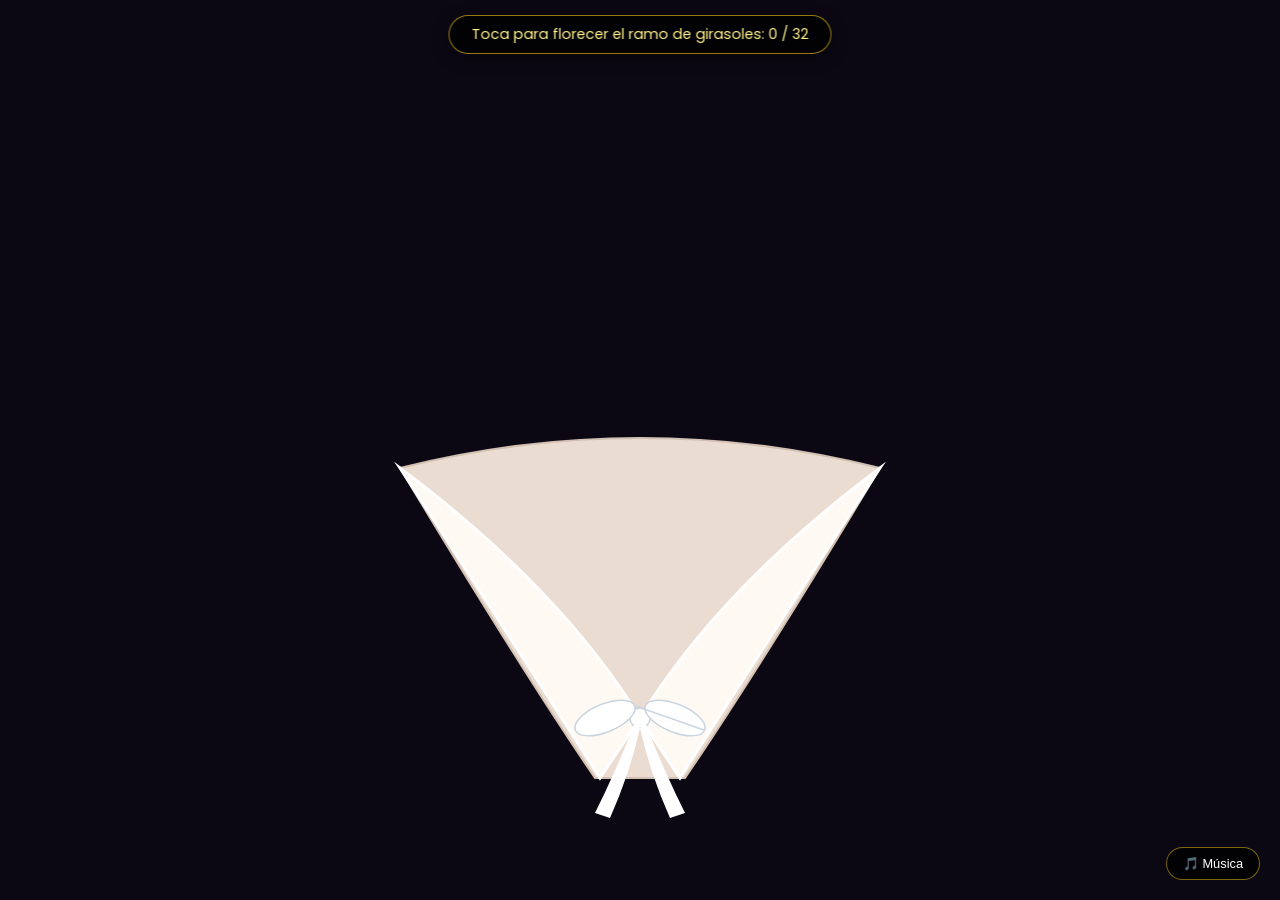
==== index.html @ a875d74c "add flowers" ====
<!DOCTYPE html>
<html lang="es">
<head>
  <meta charset="UTF-8">
  <meta name="viewport" content="width=device-width, initial-scale=1.0">
  <title>Ramo de Girasoles - 21 de Septiembre</title>
  <link rel="preconnect" href="https://fonts.googleapis.com">
  <link rel="preconnect" href="https://fonts.gstatic.com" crossorigin>
  <link href="https://fonts.googleapis.com/css2?family=Caveat:wght@600&family=Poppins:wght@400;600&display=swap" rel="stylesheet">
  <style>
    * {
      box-sizing: border-box;
      margin: 0;
      padding: 0;
    }
    body, html {
      width: 100%;
      height: 100%;
      overflow: hidden;
      background-color: #0b0813;
      color: #ffffff;
      font-family: 'Poppins', sans-serif;
      user-select: none;
    }

    #sunset-background {
      position: absolute;
      top: 0;
      left: 0;
      width: 100%;
      height: 100%;
      background: radial-gradient(circle at 50% 35%, #fb923c 0%, #ea580c 40%, #7c3aed 80%, #1e1035 100%);
      z-index: 1;
      opacity: 0;
      transition: opacity 2.5s ease-in-out;
    }

    .sunset-visible {
      opacity: 1 !important;
    }

    canvas {
      position: absolute;
      top: 0;
      left: 0;
      width: 100%;
      height: 100%;
      z-index: 10;
      cursor: pointer;
    }

    #counter-ui {
      position: absolute;
      top: 15px;
      left: 50%;
      transform: translateX(-50%);
      background: rgba(0, 0, 0, 0.75);
      border: 1px solid rgba(250, 204, 21, 0.6);
      color: #fef08a;
      padding: 8px 22px;
      border-radius: 20px;
      backdrop-filter: blur(8px);
      z-index: 25;
      font-size: 0.9rem;
      transition: opacity 0.5s;
      text-align: center;
      box-shadow: 0 4px 15px rgba(0,0,0,0.5);
    }

    .ui-hidden {
      opacity: 0;
      pointer-events: none;
    }

    #poem-card {
      position: absolute;
      top: 15px;
      left: 50%;
      transform: translateX(-50%) scale(0.9);
      width: 90%;
      max-width: 420px;
      background: rgba(15, 10, 25, 0.88);
      border: 1px solid rgba(250, 204, 21, 0.5);
      color: #fef08a;
      padding: 14px 18px;
      border-radius: 18px;
      backdrop-filter: blur(12px);
      z-index: 35;
      text-align: center;
      box-shadow: 0 10px 30px rgba(0,0,0,0.8);
      opacity: 0;
      transition: all 1.5s ease;
      pointer-events: none;
    }

    .poem-visible {
      opacity: 1 !important;
      transform: translateX(-50%) scale(1) !important;
      pointer-events: auto !important;
    }

    #poem-card h2 {
      font-family: 'Caveat', cursive;
      font-size: 1.8rem;
      color: #facc15;
      margin-bottom: 4px;
    }

    .verse {
      font-size: 0.8rem;
      line-height: 1.35;
      margin-bottom: 5px;
      color: #f1f5f9;
    }

    .accent {
      color: #fef08a;
      font-weight: 600;
      margin-bottom: 0;
    }

    .audio-control {
      position: absolute;
      bottom: 20px;
      right: 20px;
      background: rgba(0, 0, 0, 0.75);
      border: 1px solid rgba(250, 204, 21, 0.5);
      color: #fff;
      padding: 8px 16px;
      border-radius: 20px;
      font-size: 0.8rem;
      cursor: pointer;
      z-index: 40;
      backdrop-filter: blur(5px);
      transition: all 0.3s;
    }
  </style>
</head>
<body>

  <div id="sunset-background"></div>

  <!-- 👇 AQUÍ PONES TU CANCIÓN: Reemplaza tu_cancion.mp3 por el nombre de tu archivo -->
  <audio id="bgMusic" loop src="tu_cancion.mp3"></audio>

  <div id="counter-ui">
    Toca para florecer el ramo de girasoles: <span id="flower-count">0</span> / 32
  </div>

  <div id="poem-card">
    <h2>21 de Septiembre</h2>
    <p class="verse">Sembré en silencio la primera semilla,<br>con la ilusión viva de volverte a ver,<br>y de la tierra brotó una maravilla:<br>un mar dorado al amanecer.</p>
    <p class="verse">Girasoles que buscan siempre tu luz,<br>flores amarillas bailando al viento,<br>cubren el campo de norte a cruz<br>para abrazarte en este momento.</p>
    <p class="verse accent">Que el cielo se tiña de un cálido atardecer,<br>mientras este ramo florece para ti,<br>porque en cada pétalo que ves nacer,<br>resplandece la dicha de tenerte aquí.</p>
  </div>

  <button class="audio-control" id="audioBtn">🎵 Música</button>

  <canvas id="canvas"></canvas>

  <script>
    const canvas = document.getElementById('canvas');
    const ctx = canvas.getContext('2d');
    const counterUI = document.getElementById('counter-ui');
    const countSpan = document.getElementById('flower-count');
    const sunsetBG = document.getElementById('sunset-background');
    const poemCard = document.getElementById('poem-card');
    const audioBtn = document.getElementById('audioBtn');
    const bgMusic = document.getElementById('bgMusic');

    let width, height;
    let flowerCount = 0;
    const maxFlowers = 32;
    const flowers = [];
    let isPlaying = false;

    // Control manual de reproducción / pausa con el botón
    audioBtn.addEventListener('click', (e) => {
      e.stopPropagation();
      if (isPlaying) {
        bgMusic.pause();
        audioBtn.textContent = '🎵 Reproducir Música';
      } else {
        bgMusic.play();
        audioBtn.textContent = '⏸️ Pausar Música';
      }
      isPlaying = !isPlaying;
    });

    function resize() {
      width = canvas.width = window.innerWidth;
      height = canvas.height = window.innerHeight;
    }
    window.addEventListener('resize', resize);
    resize();

    class Sunflower {
      constructor(targetX, targetY) {
        this.targetX = targetX;
        this.targetY = targetY;
        this.startX = width / 2 + (Math.random() - 0.5) * 15;
        this.startY = height * 0.72;
        this.progress = 0;
        this.growthSpeed = 0.04;
        this.curveFactor = (targetX - width / 2) * 0.3;
        this.size = 38 + Math.random() * 8;
      }

      update() {
        if (this.progress < 1) {
          this.progress += this.growthSpeed;
          if (this.progress > 1) this.progress = 1;
        }
      }

      draw() {
        this.update();
        const currentX = this.startX + (this.targetX - this.startX) * this.progress;
        const currentY = this.startY - (this.startY - this.targetY) * this.progress;

        // Tallo
        ctx.beginPath();
        ctx.moveTo(this.startX, this.startY);
        const controlX = (this.startX + this.targetX) / 2 + Math.sin(this.progress * Math.PI) * (this.curveFactor * 0.5);
        const controlY = (this.startY + this.targetY) / 2 + 15;
        ctx.quadraticCurveTo(controlX, controlY, currentX, currentY);
        ctx.strokeStyle = '#2d5a1e';
        ctx.lineWidth = 4;
        ctx.stroke();

        // Flor
        const scale = this.progress;
        ctx.save();
        ctx.translate(currentX, currentY);
        ctx.scale(scale, scale);

        this.drawEucalyptus();

        const numPetals = 24;
        for (let layer = 0; layer < 2; layer++) {
          ctx.fillStyle = layer === 0 ? '#f59e0b' : '#facc15';
          for (let i = 0; i < numPetals; i++) {
            ctx.save();
            const angle = (i * 2 * Math.PI) / numPetals + (layer * Math.PI / numPetals);
            ctx.rotate(angle);
            
            ctx.beginPath();
            ctx.moveTo(0, 0);
            ctx.quadraticCurveTo(-this.size * 0.25, -this.size * 0.65, 0, -this.size);
            ctx.quadraticCurveTo(this.size * 0.25, -this.size * 0.65, 0, 0);
            ctx.fill();
            ctx.restore();
          }
        }

        ctx.beginPath();
        ctx.arc(0, 0, this.size * 0.38, 0, Math.PI * 2);
        ctx.fillStyle = '#291409';
        ctx.fill();

        ctx.beginPath();
        ctx.arc(0, 0, this.size * 0.30, 0, Math.PI * 2);
        ctx.fillStyle = '#180a04';
        ctx.fill();

        ctx.restore();
      }

      drawEucalyptus() {
        ctx.fillStyle = '#4d7c6f';
        for (let i = 0; i < 3; i++) {
          ctx.save();
          ctx.rotate((i * Math.PI * 2) / 3 + 0.4);
          ctx.beginPath();
          ctx.ellipse(0, -this.size * 0.95, 7, 13, 0, 0, Math.PI * 2);
          ctx.fill();
          ctx.restore();
        }
      }
    }

    function drawBouquet() {
      const cx = width / 2;
      const cy = height * 0.62;

      ctx.save();

      // 1. Papel Trasero
      ctx.fillStyle = '#ebdcd1';
      ctx.strokeStyle = '#d2c0b2';
      ctx.lineWidth = 2;

      ctx.beginPath();
      ctx.moveTo(cx - 240, cy - 90);
      ctx.quadraticCurveTo(cx, cy - 150, cx + 240, cy - 90);
      ctx.quadraticCurveTo(cx + 120, cy + 110, cx + 45, cy + 220);
      ctx.lineTo(cx - 45, cy + 220);
      ctx.quadraticCurveTo(cx - 120, cy + 110, cx - 240, cy - 90);
      ctx.closePath();
      ctx.fill();
      ctx.stroke();

      // 2. Flores
      flowers.forEach(f => f.draw());

      // 3. Papel Frontal
      ctx.fillStyle = 'rgba(255, 250, 245, 0.96)';
      ctx.strokeStyle = '#ffffff';
      ctx.lineWidth = 3;

      ctx.beginPath();
      ctx.moveTo(cx - 240, cy - 90);
      ctx.quadraticCurveTo(cx - 80, cy + 30, cx, cy + 160);
      ctx.lineTo(cx - 40, cy + 220);
      ctx.quadraticCurveTo(cx - 110, cy + 110, cx - 240, cy - 90);
      ctx.closePath();
      ctx.fill();
      ctx.stroke();

      ctx.beginPath();
      ctx.moveTo(cx + 240, cy - 90);
      ctx.quadraticCurveTo(cx + 80, cy + 30, cx, cy + 160);
      ctx.lineTo(cx + 40, cy + 220);
      ctx.quadraticCurveTo(cx + 110, cy + 110, cx + 240, cy - 90);
      ctx.closePath();
      ctx.fill();
      ctx.stroke();

      // 4. Lazo
      ctx.fillStyle = '#ffffff';
      ctx.strokeStyle = '#cbd5e1';
      ctx.lineWidth = 1.5;

      ctx.beginPath();
      ctx.arc(cx, cy + 160, 10, 0, Math.PI * 2);
      ctx.fill();
      ctx.stroke();

      ctx.beginPath();
      ctx.ellipse(cx - 35, cy + 160, 32, 14, -Math.PI / 8, 0, Math.PI * 2);
      ctx.ellipse(cx + 35, cy + 160, 32, 14, Math.PI / 8, 0, Math.PI * 2);
      ctx.fill();
      ctx.stroke();

      ctx.beginPath();
      ctx.moveTo(cx - 5, cy + 165);
      ctx.quadraticCurveTo(cx - 25, cy + 215, cx - 45, cy + 255);
      ctx.lineTo(cx - 30, cy + 260);
      ctx.quadraticCurveTo(cx - 10, cy + 215, cx, cy + 170);
      ctx.fill();

      ctx.beginPath();
      ctx.moveTo(cx + 5, cy + 165);
      ctx.quadraticCurveTo(cx + 25, cy + 215, cx + 45, cy + 255);
      ctx.lineTo(cx + 30, cy + 260);
      ctx.quadraticCurveTo(cx + 10, cy + 215, cx, cy + 170);
      ctx.fill();

      ctx.restore();
    }

    window.addEventListener('click', (e) => {
      if (e.target.closest('#audioBtn') || flowerCount >= maxFlowers) return;

      // Iniciar reproducción en el primer clic
      if (!isPlaying) {
        bgMusic.play().then(() => {
          isPlaying = true;
          audioBtn.textContent = '⏸️ Pausar Música';
        }).catch(() => {});
      }

      const cx = width / 2;
      const cy = height * 0.52;
      const rx = Math.min(width * 0.28, 160);
      const ry = Math.min(height * 0.12, 85);

      const angle = (flowerCount / maxFlowers) * Math.PI * 2 + (Math.random() * 0.4 - 0.2);
      const dist = 0.15 + 0.85 * Math.sqrt(Math.random());
      const targetX = cx + Math.cos(angle) * (rx * dist);
      const targetY = cy + Math.sin(angle) * (ry * dist);

      flowers.push(new Sunflower(targetX, targetY));
      flowerCount++;
      countSpan.textContent = flowerCount;

      flowers.sort((a, b) => a.targetY - b.targetY);

      if (flowerCount >= maxFlowers) {
        counterUI.classList.add('ui-hidden');

        setTimeout(() => {
          sunsetBG.classList.add('sunset-visible');
          setTimeout(() => {
            poemCard.classList.add('poem-visible');
          }, 1000);
        }, 400);
      }
    });

    function animate() {
      ctx.clearRect(0, 0, width, height);
      drawBouquet();
      requestAnimationFrame(animate);
    }

    animate();
  </script>
</body>
</html>
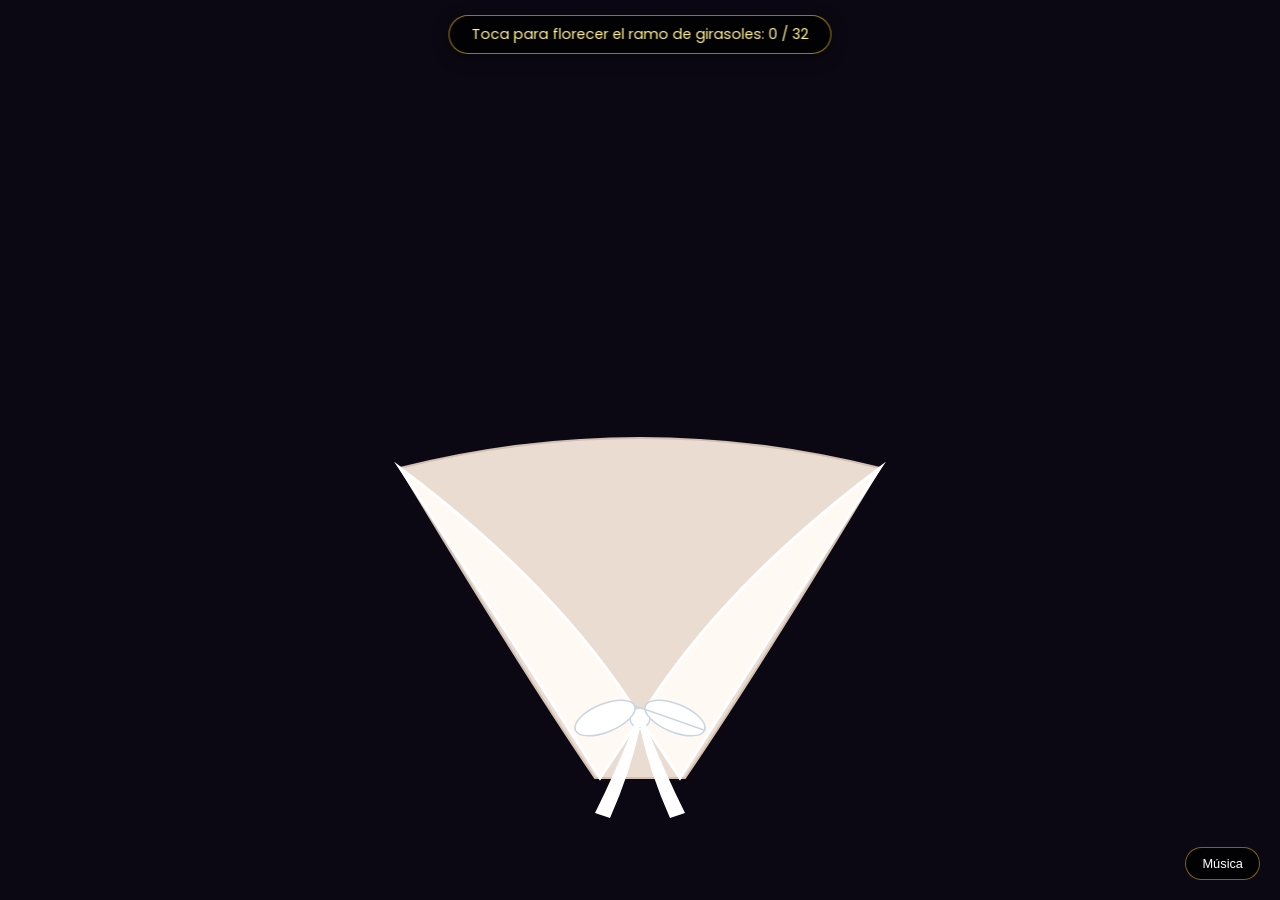
==== commit 2b6db3aa: "add flowers and music" ====
--- a/index.html
+++ b/index.html
@@ -140,8 +140,8 @@
 
   <div id="sunset-background"></div>
 
-  <!-- 👇 AQUÍ PONES TU CANCIÓN: Reemplaza tu_cancion.mp3 por el nombre de tu archivo -->
-  <audio id="bgMusic" loop src="tu_cancion.mp3"></audio>
+  <!--  AQUÍ PONES TU CANCIÓN: Reemplaza tu_cancion.mp3 por el nombre de tu archivo -->
+  <audio id="bgMusic" loop src=""Dave - Raindance (ft. Tems).mp3""></audio>
 
   <div id="counter-ui">
     Toca para florecer el ramo de girasoles: <span id="flower-count">0</span> / 32
@@ -154,7 +154,7 @@
     <p class="verse accent">Que el cielo se tiña de un cálido atardecer,<br>mientras este ramo florece para ti,<br>porque en cada pétalo que ves nacer,<br>resplandece la dicha de tenerte aquí.</p>
   </div>
 
-  <button class="audio-control" id="audioBtn">🎵 Música</button>
+  <button class="audio-control" id="audioBtn"> Música</button>
 
   <canvas id="canvas"></canvas>
 
@@ -179,10 +179,10 @@
       e.stopPropagation();
       if (isPlaying) {
         bgMusic.pause();
-        audioBtn.textContent = '🎵 Reproducir Música';
+        audioBtn.textContent = 'Musiquita';
       } else {
         bgMusic.play();
-        audioBtn.textContent = '⏸️ Pausar Música';
+        audioBtn.textContent = 'Pausar Musiquita';
       }
       isPlaying = !isPlaying;
     });
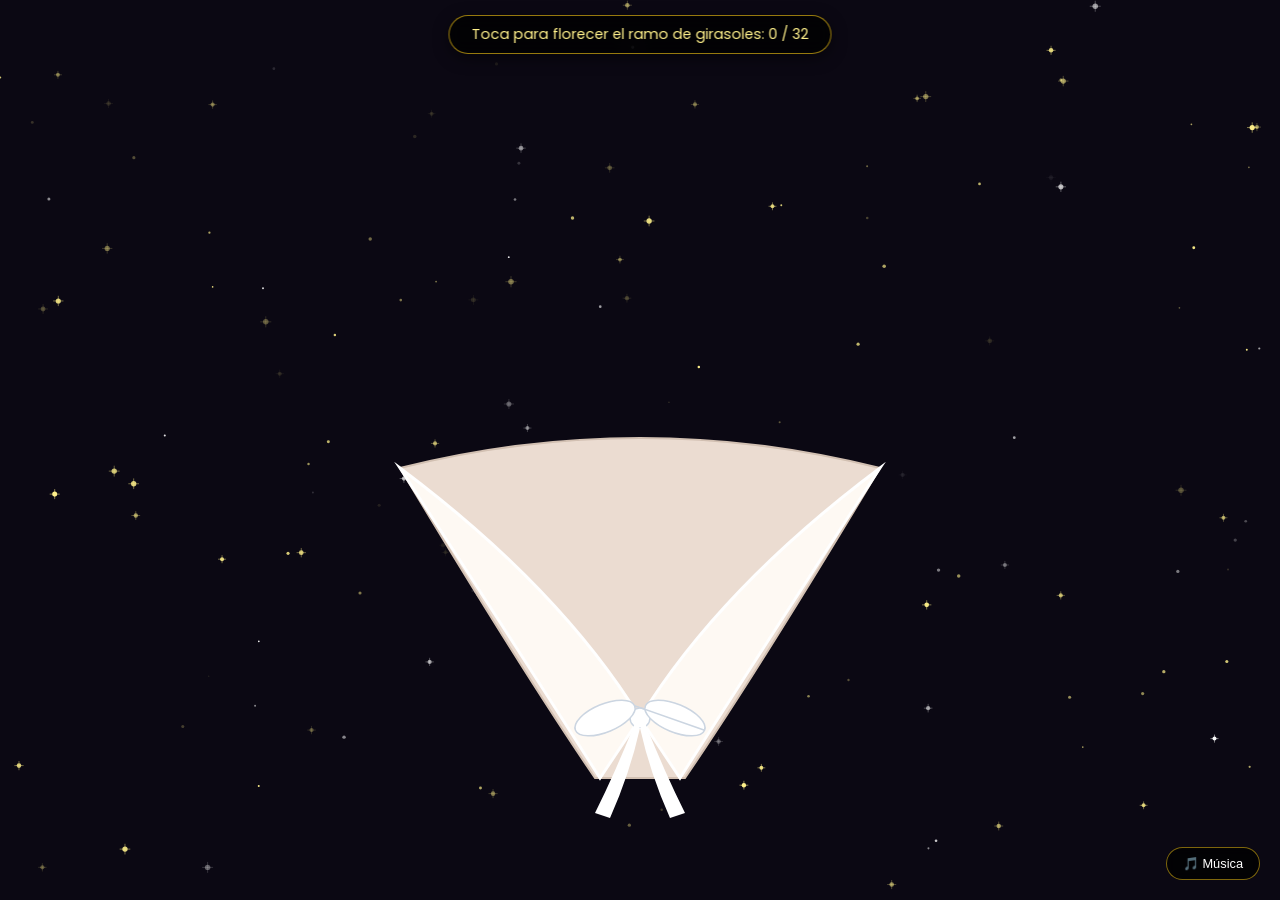
==== commit c5571d19: "add flowers and music" ====
--- a/index.html
+++ b/index.html
@@ -140,8 +140,8 @@
 
   <div id="sunset-background"></div>
 
-  <!--  AQUÍ PONES TU CANCIÓN: Reemplaza tu_cancion.mp3 por el nombre de tu archivo -->
-  <audio id="bgMusic" loop src=""Dave - Raindance (ft. Tems).mp3""></audio>
+  <!-- 👇 REEMPLAZA tu_cancion.mp3 POR EL NOMBRE DE TU ARCHIVO DE MÚSICA -->
+  <audio id="bgMusic" loop src="Raindance.mp3"></audio>
 
   <div id="counter-ui">
     Toca para florecer el ramo de girasoles: <span id="flower-count">0</span> / 32
@@ -154,7 +154,7 @@
     <p class="verse accent">Que el cielo se tiña de un cálido atardecer,<br>mientras este ramo florece para ti,<br>porque en cada pétalo que ves nacer,<br>resplandece la dicha de tenerte aquí.</p>
   </div>
 
-  <button class="audio-control" id="audioBtn"> Música</button>
+  <button class="audio-control" id="audioBtn">🎵 Música</button>
 
   <canvas id="canvas"></canvas>
 
@@ -172,24 +172,91 @@
     let flowerCount = 0;
     const maxFlowers = 32;
     const flowers = [];
+    const stars = [];
     let isPlaying = false;
 
-    // Control manual de reproducción / pausa con el botón
+    // Control de música
     audioBtn.addEventListener('click', (e) => {
       e.stopPropagation();
       if (isPlaying) {
         bgMusic.pause();
-        audioBtn.textContent = 'Musiquita';
+        audioBtn.textContent = 'Reproducir Músiquita';
       } else {
         bgMusic.play();
-        audioBtn.textContent = 'Pausar Musiquita';
+        audioBtn.textContent = 'pausar musiquita';
       }
       isPlaying = !isPlaying;
     });
+
+    // Clase para las estrellas / luces brillantes de fondo
+    class Star {
+      constructor() {
+        this.reset();
+      }
+
+      reset() {
+        this.x = Math.random() * width;
+        this.y = Math.random() * height;
+        this.size = Math.random() * 2 + 0.8;
+        this.alpha = Math.random() * 0.8 + 0.2;
+        this.speed = Math.random() * 0.02 + 0.005;
+        this.growing = Math.random() > 0.5;
+        this.color = Math.random() > 0.3 ? '#fef08a' : '#ffffff';
+      }
+
+      update() {
+        if (this.growing) {
+          this.alpha += this.speed;
+          if (this.alpha >= 1) {
+            this.alpha = 1;
+            this.growing = false;
+          }
+        } else {
+          this.alpha -= this.speed;
+          if (this.alpha <= 0.05) {
+            this.reset();
+          }
+        }
+      }
+
+      draw() {
+        ctx.save();
+        ctx.globalAlpha = this.alpha;
+        ctx.fillStyle = this.color;
+        
+        // Dibujo de pequeña luz con destello
+        ctx.beginPath();
+        ctx.arc(this.x, this.y, this.size, 0, Math.PI * 2);
+        ctx.fill();
+
+        // Cruz sutil de brillo para estrellas más grandes
+        if (this.size > 1.8) {
+          ctx.strokeStyle = this.color;
+          ctx.lineWidth = 0.5;
+          ctx.beginPath();
+          ctx.moveTo(this.x - this.size * 2, this.y);
+          ctx.lineTo(this.x + this.size * 2, this.y);
+          ctx.moveTo(this.x, this.y - this.size * 2);
+          ctx.lineTo(this.x, this.y + this.size * 2);
+          ctx.stroke();
+        }
+
+        ctx.restore();
+      }
+    }
+
+    function initStars() {
+      stars.length = 0;
+      const starCount = Math.floor((width * height) / 8000); // Cantidad proporcional a la pantalla
+      for (let i = 0; i < starCount; i++) {
+        stars.push(new Star());
+      }
+    }
 
     function resize() {
       width = canvas.width = window.innerWidth;
       height = canvas.height = window.innerHeight;
+      initStars();
     }
     window.addEventListener('resize', resize);
     resize();
@@ -362,11 +429,10 @@
     window.addEventListener('click', (e) => {
       if (e.target.closest('#audioBtn') || flowerCount >= maxFlowers) return;
 
-      // Iniciar reproducción en el primer clic
       if (!isPlaying) {
         bgMusic.play().then(() => {
           isPlaying = true;
-          audioBtn.textContent = '⏸️ Pausar Música';
+          audioBtn.textContent = 'pausar musiquita';
         }).catch(() => {});
       }
 
@@ -400,7 +466,16 @@
 
     function animate() {
       ctx.clearRect(0, 0, width, height);
+
+      // Dibujar y actualizar estrellas de fondo
+      stars.forEach(star => {
+        star.update();
+        star.draw();
+      });
+
+      // Dibujar ramo y girasoles
       drawBouquet();
+
       requestAnimationFrame(animate);
     }
 
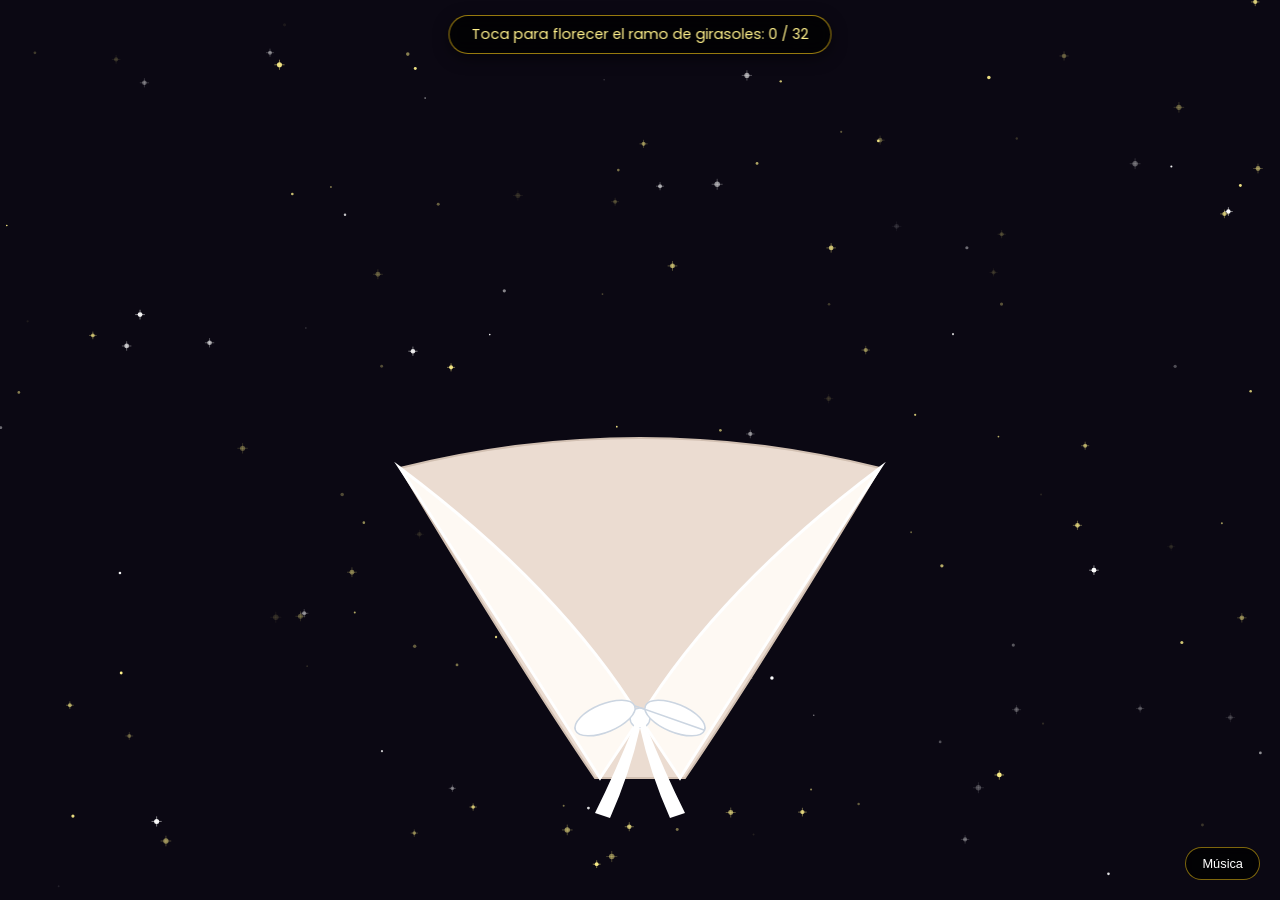
==== commit d830a062: "add a flowers" ====
--- a/index.html
+++ b/index.html
@@ -1,485 +1,968 @@
 <!DOCTYPE html>
+
 <html lang="es">
+
 <head>
+
   <meta charset="UTF-8">
+
   <meta name="viewport" content="width=device-width, initial-scale=1.0">
+
   <title>Ramo de Girasoles - 21 de Septiembre</title>
+
   <link rel="preconnect" href="https://fonts.googleapis.com">
+
   <link rel="preconnect" href="https://fonts.gstatic.com" crossorigin>
+
   <link href="https://fonts.googleapis.com/css2?family=Caveat:wght@600&family=Poppins:wght@400;600&display=swap" rel="stylesheet">
+
   <style>
+
     * {
+
       box-sizing: border-box;
+
       margin: 0;
+
       padding: 0;
-    }
+
+    }
+
     body, html {
+
       width: 100%;
+
       height: 100%;
+
       overflow: hidden;
+
       background-color: #0b0813;
+
       color: #ffffff;
+
       font-family: 'Poppins', sans-serif;
+
       user-select: none;
-    }
+
+    }
+
+
 
     #sunset-background {
+
       position: absolute;
+
       top: 0;
+
       left: 0;
+
       width: 100%;
+
       height: 100%;
+
       background: radial-gradient(circle at 50% 35%, #fb923c 0%, #ea580c 40%, #7c3aed 80%, #1e1035 100%);
+
       z-index: 1;
+
       opacity: 0;
+
       transition: opacity 2.5s ease-in-out;
-    }
+
+    }
+
+
 
     .sunset-visible {
+
       opacity: 1 !important;
-    }
+
+    }
+
+
 
     canvas {
+
       position: absolute;
+
       top: 0;
+
       left: 0;
+
       width: 100%;
+
       height: 100%;
+
       z-index: 10;
+
       cursor: pointer;
-    }
+
+    }
+
+
 
     #counter-ui {
+
       position: absolute;
+
       top: 15px;
+
       left: 50%;
+
       transform: translateX(-50%);
+
       background: rgba(0, 0, 0, 0.75);
+
       border: 1px solid rgba(250, 204, 21, 0.6);
+
       color: #fef08a;
+
       padding: 8px 22px;
+
       border-radius: 20px;
+
       backdrop-filter: blur(8px);
+
       z-index: 25;
+
       font-size: 0.9rem;
+
       transition: opacity 0.5s;
+
       text-align: center;
+
       box-shadow: 0 4px 15px rgba(0,0,0,0.5);
-    }
+
+    }
+
+
 
     .ui-hidden {
+
       opacity: 0;
+
       pointer-events: none;
-    }
+
+    }
+
+
 
     #poem-card {
+
       position: absolute;
+
       top: 15px;
+
       left: 50%;
+
       transform: translateX(-50%) scale(0.9);
+
       width: 90%;
+
       max-width: 420px;
+
       background: rgba(15, 10, 25, 0.88);
+
       border: 1px solid rgba(250, 204, 21, 0.5);
+
       color: #fef08a;
+
       padding: 14px 18px;
+
       border-radius: 18px;
+
       backdrop-filter: blur(12px);
+
       z-index: 35;
+
       text-align: center;
+
       box-shadow: 0 10px 30px rgba(0,0,0,0.8);
+
       opacity: 0;
+
       transition: all 1.5s ease;
+
       pointer-events: none;
-    }
+
+    }
+
+
 
     .poem-visible {
+
       opacity: 1 !important;
+
       transform: translateX(-50%) scale(1) !important;
+
       pointer-events: auto !important;
-    }
+
+    }
+
+
 
     #poem-card h2 {
+
       font-family: 'Caveat', cursive;
+
       font-size: 1.8rem;
+
       color: #facc15;
+
       margin-bottom: 4px;
-    }
+
+    }
+
+
 
     .verse {
+
       font-size: 0.8rem;
+
       line-height: 1.35;
+
       margin-bottom: 5px;
+
       color: #f1f5f9;
-    }
+
+    }
+
+
 
     .accent {
+
       color: #fef08a;
+
       font-weight: 600;
+
       margin-bottom: 0;
-    }
+
+    }
+
+
 
     .audio-control {
+
       position: absolute;
+
       bottom: 20px;
+
       right: 20px;
+
       background: rgba(0, 0, 0, 0.75);
+
       border: 1px solid rgba(250, 204, 21, 0.5);
+
       color: #fff;
+
       padding: 8px 16px;
+
       border-radius: 20px;
+
       font-size: 0.8rem;
+
       cursor: pointer;
+
       z-index: 40;
+
       backdrop-filter: blur(5px);
+
       transition: all 0.3s;
-    }
+
+    }
+
   </style>
+
 </head>
+
 <body>
 
+
+
   <div id="sunset-background"></div>
 
-  <!-- 👇 REEMPLAZA tu_cancion.mp3 POR EL NOMBRE DE TU ARCHIVO DE MÚSICA -->
-  <audio id="bgMusic" loop src="Raindance.mp3"></audio>
+
+
+  <audio id="bgMusic" loop src="Raindance.mp3" preload="auto"></audio>
+
+
 
   <div id="counter-ui">
+
     Toca para florecer el ramo de girasoles: <span id="flower-count">0</span> / 32
+
   </div>
 
+
+
   <div id="poem-card">
+
     <h2>21 de Septiembre</h2>
+
     <p class="verse">Sembré en silencio la primera semilla,<br>con la ilusión viva de volverte a ver,<br>y de la tierra brotó una maravilla:<br>un mar dorado al amanecer.</p>
+
     <p class="verse">Girasoles que buscan siempre tu luz,<br>flores amarillas bailando al viento,<br>cubren el campo de norte a cruz<br>para abrazarte en este momento.</p>
+
     <p class="verse accent">Que el cielo se tiña de un cálido atardecer,<br>mientras este ramo florece para ti,<br>porque en cada pétalo que ves nacer,<br>resplandece la dicha de tenerte aquí.</p>
+
   </div>
 
-  <button class="audio-control" id="audioBtn">🎵 Música</button>
+
+
+  <button class="audio-control" id="audioBtn"> Música</button>
+
+
 
   <canvas id="canvas"></canvas>
 
+
+
   <script>
+
     const canvas = document.getElementById('canvas');
+
     const ctx = canvas.getContext('2d');
+
     const counterUI = document.getElementById('counter-ui');
+
     const countSpan = document.getElementById('flower-count');
+
     const sunsetBG = document.getElementById('sunset-background');
+
     const poemCard = document.getElementById('poem-card');
+
     const audioBtn = document.getElementById('audioBtn');
+
     const bgMusic = document.getElementById('bgMusic');
 
+
+
     let width, height;
+
     let flowerCount = 0;
+
     const maxFlowers = 32;
+
     const flowers = [];
+
     const stars = [];
+
     let isPlaying = false;
 
+
+
     // Control de música
+
     audioBtn.addEventListener('click', (e) => {
+
       e.stopPropagation();
+
       if (isPlaying) {
+
         bgMusic.pause();
+
         audioBtn.textContent = 'Reproducir Músiquita';
+
       } else {
+
         bgMusic.play();
+
         audioBtn.textContent = 'pausar musiquita';
-      }
+
+      }
+
       isPlaying = !isPlaying;
+
     });
 
+
+
     // Clase para las estrellas / luces brillantes de fondo
+
     class Star {
+
       constructor() {
+
         this.reset();
-      }
+
+      }
+
+
 
       reset() {
+
         this.x = Math.random() * width;
+
         this.y = Math.random() * height;
+
         this.size = Math.random() * 2 + 0.8;
+
         this.alpha = Math.random() * 0.8 + 0.2;
+
         this.speed = Math.random() * 0.02 + 0.005;
+
         this.growing = Math.random() > 0.5;
+
         this.color = Math.random() > 0.3 ? '#fef08a' : '#ffffff';
-      }
+
+      }
+
+
 
       update() {
+
         if (this.growing) {
+
           this.alpha += this.speed;
+
           if (this.alpha >= 1) {
+
             this.alpha = 1;
+
             this.growing = false;
+
           }
+
         } else {
+
           this.alpha -= this.speed;
+
           if (this.alpha <= 0.05) {
+
             this.reset();
+
           }
+
         }
-      }
+
+      }
+
+
 
       draw() {
+
         ctx.save();
+
         ctx.globalAlpha = this.alpha;
+
         ctx.fillStyle = this.color;
-        
+
+       
+
         // Dibujo de pequeña luz con destello
+
         ctx.beginPath();
+
         ctx.arc(this.x, this.y, this.size, 0, Math.PI * 2);
+
         ctx.fill();
 
+
+
         // Cruz sutil de brillo para estrellas más grandes
+
         if (this.size > 1.8) {
+
           ctx.strokeStyle = this.color;
+
           ctx.lineWidth = 0.5;
+
           ctx.beginPath();
+
           ctx.moveTo(this.x - this.size * 2, this.y);
+
           ctx.lineTo(this.x + this.size * 2, this.y);
+
           ctx.moveTo(this.x, this.y - this.size * 2);
+
           ctx.lineTo(this.x, this.y + this.size * 2);
+
           ctx.stroke();
+
         }
 
+
+
         ctx.restore();
-      }
-    }
+
+      }
+
+    }
+
+
 
     function initStars() {
+
       stars.length = 0;
+
       const starCount = Math.floor((width * height) / 8000); // Cantidad proporcional a la pantalla
+
       for (let i = 0; i < starCount; i++) {
+
         stars.push(new Star());
-      }
-    }
+
+      }
+
+    }
+
+
 
     function resize() {
+
       width = canvas.width = window.innerWidth;
+
       height = canvas.height = window.innerHeight;
+
       initStars();
-    }
+
+    }
+
     window.addEventListener('resize', resize);
+
     resize();
 
+
+
     class Sunflower {
+
       constructor(targetX, targetY) {
+
         this.targetX = targetX;
+
         this.targetY = targetY;
+
         this.startX = width / 2 + (Math.random() - 0.5) * 15;
+
         this.startY = height * 0.72;
+
         this.progress = 0;
+
         this.growthSpeed = 0.04;
+
         this.curveFactor = (targetX - width / 2) * 0.3;
+
         this.size = 38 + Math.random() * 8;
-      }
+
+      }
+
+
 
       update() {
+
         if (this.progress < 1) {
+
           this.progress += this.growthSpeed;
+
           if (this.progress > 1) this.progress = 1;
+
         }
-      }
+
+      }
+
+
 
       draw() {
+
         this.update();
+
         const currentX = this.startX + (this.targetX - this.startX) * this.progress;
+
         const currentY = this.startY - (this.startY - this.targetY) * this.progress;
 
+
+
         // Tallo
+
         ctx.beginPath();
+
         ctx.moveTo(this.startX, this.startY);
+
         const controlX = (this.startX + this.targetX) / 2 + Math.sin(this.progress * Math.PI) * (this.curveFactor * 0.5);
+
         const controlY = (this.startY + this.targetY) / 2 + 15;
+
         ctx.quadraticCurveTo(controlX, controlY, currentX, currentY);
+
         ctx.strokeStyle = '#2d5a1e';
+
         ctx.lineWidth = 4;
+
         ctx.stroke();
 
+
+
         // Flor
+
         const scale = this.progress;
+
         ctx.save();
+
         ctx.translate(currentX, currentY);
+
         ctx.scale(scale, scale);
 
+
+
         this.drawEucalyptus();
 
+
+
         const numPetals = 24;
+
         for (let layer = 0; layer < 2; layer++) {
+
           ctx.fillStyle = layer === 0 ? '#f59e0b' : '#facc15';
+
           for (let i = 0; i < numPetals; i++) {
+
             ctx.save();
+
             const angle = (i * 2 * Math.PI) / numPetals + (layer * Math.PI / numPetals);
+
             ctx.rotate(angle);
-            
+
+           
+
             ctx.beginPath();
+
             ctx.moveTo(0, 0);
+
             ctx.quadraticCurveTo(-this.size * 0.25, -this.size * 0.65, 0, -this.size);
+
             ctx.quadraticCurveTo(this.size * 0.25, -this.size * 0.65, 0, 0);
+
             ctx.fill();
+
             ctx.restore();
+
           }
+
         }
 
+
+
         ctx.beginPath();
+
         ctx.arc(0, 0, this.size * 0.38, 0, Math.PI * 2);
+
         ctx.fillStyle = '#291409';
+
         ctx.fill();
 
+
+
         ctx.beginPath();
+
         ctx.arc(0, 0, this.size * 0.30, 0, Math.PI * 2);
+
         ctx.fillStyle = '#180a04';
+
         ctx.fill();
 
+
+
         ctx.restore();
-      }
+
+      }
+
+
 
       drawEucalyptus() {
+
         ctx.fillStyle = '#4d7c6f';
+
         for (let i = 0; i < 3; i++) {
+
           ctx.save();
+
           ctx.rotate((i * Math.PI * 2) / 3 + 0.4);
+
           ctx.beginPath();
+
           ctx.ellipse(0, -this.size * 0.95, 7, 13, 0, 0, Math.PI * 2);
+
           ctx.fill();
+
           ctx.restore();
+
         }
-      }
-    }
+
+      }
+
+    }
+
+
 
     function drawBouquet() {
+
       const cx = width / 2;
+
       const cy = height * 0.62;
 
+
+
       ctx.save();
 
+
+
       // 1. Papel Trasero
+
       ctx.fillStyle = '#ebdcd1';
+
       ctx.strokeStyle = '#d2c0b2';
+
       ctx.lineWidth = 2;
 
+
+
       ctx.beginPath();
+
       ctx.moveTo(cx - 240, cy - 90);
+
       ctx.quadraticCurveTo(cx, cy - 150, cx + 240, cy - 90);
+
       ctx.quadraticCurveTo(cx + 120, cy + 110, cx + 45, cy + 220);
+
       ctx.lineTo(cx - 45, cy + 220);
+
       ctx.quadraticCurveTo(cx - 120, cy + 110, cx - 240, cy - 90);
+
       ctx.closePath();
+
       ctx.fill();
+
       ctx.stroke();
 
+
+
       // 2. Flores
+
       flowers.forEach(f => f.draw());
 
+
+
       // 3. Papel Frontal
+
       ctx.fillStyle = 'rgba(255, 250, 245, 0.96)';
+
       ctx.strokeStyle = '#ffffff';
+
       ctx.lineWidth = 3;
 
+
+
       ctx.beginPath();
+
       ctx.moveTo(cx - 240, cy - 90);
+
       ctx.quadraticCurveTo(cx - 80, cy + 30, cx, cy + 160);
+
       ctx.lineTo(cx - 40, cy + 220);
+
       ctx.quadraticCurveTo(cx - 110, cy + 110, cx - 240, cy - 90);
+
       ctx.closePath();
+
       ctx.fill();
+
       ctx.stroke();
 
+
+
       ctx.beginPath();
+
       ctx.moveTo(cx + 240, cy - 90);
+
       ctx.quadraticCurveTo(cx + 80, cy + 30, cx, cy + 160);
+
       ctx.lineTo(cx + 40, cy + 220);
+
       ctx.quadraticCurveTo(cx + 110, cy + 110, cx + 240, cy - 90);
+
       ctx.closePath();
+
       ctx.fill();
+
       ctx.stroke();
 
+
+
       // 4. Lazo
+
       ctx.fillStyle = '#ffffff';
+
       ctx.strokeStyle = '#cbd5e1';
+
       ctx.lineWidth = 1.5;
 
+
+
       ctx.beginPath();
+
       ctx.arc(cx, cy + 160, 10, 0, Math.PI * 2);
+
       ctx.fill();
+
       ctx.stroke();
 
+
+
       ctx.beginPath();
+
       ctx.ellipse(cx - 35, cy + 160, 32, 14, -Math.PI / 8, 0, Math.PI * 2);
+
       ctx.ellipse(cx + 35, cy + 160, 32, 14, Math.PI / 8, 0, Math.PI * 2);
+
       ctx.fill();
+
       ctx.stroke();
 
+
+
       ctx.beginPath();
+
       ctx.moveTo(cx - 5, cy + 165);
+
       ctx.quadraticCurveTo(cx - 25, cy + 215, cx - 45, cy + 255);
+
       ctx.lineTo(cx - 30, cy + 260);
+
       ctx.quadraticCurveTo(cx - 10, cy + 215, cx, cy + 170);
+
       ctx.fill();
 
+
+
       ctx.beginPath();
+
       ctx.moveTo(cx + 5, cy + 165);
+
       ctx.quadraticCurveTo(cx + 25, cy + 215, cx + 45, cy + 255);
+
       ctx.lineTo(cx + 30, cy + 260);
+
       ctx.quadraticCurveTo(cx + 10, cy + 215, cx, cy + 170);
+
       ctx.fill();
 
+
+
       ctx.restore();
-    }
+
+    }
+
+
 
     window.addEventListener('click', (e) => {
+
       if (e.target.closest('#audioBtn') || flowerCount >= maxFlowers) return;
 
+
+
       if (!isPlaying) {
+
         bgMusic.play().then(() => {
+
           isPlaying = true;
+
           audioBtn.textContent = 'pausar musiquita';
+
         }).catch(() => {});
-      }
+
+      }
+
+
 
       const cx = width / 2;
+
       const cy = height * 0.52;
+
       const rx = Math.min(width * 0.28, 160);
+
       const ry = Math.min(height * 0.12, 85);
 
+
+
       const angle = (flowerCount / maxFlowers) * Math.PI * 2 + (Math.random() * 0.4 - 0.2);
+
       const dist = 0.15 + 0.85 * Math.sqrt(Math.random());
+
       const targetX = cx + Math.cos(angle) * (rx * dist);
+
       const targetY = cy + Math.sin(angle) * (ry * dist);
 
+
+
       flowers.push(new Sunflower(targetX, targetY));
+
       flowerCount++;
+
       countSpan.textContent = flowerCount;
 
+
+
       flowers.sort((a, b) => a.targetY - b.targetY);
 
+
+
       if (flowerCount >= maxFlowers) {
+
         counterUI.classList.add('ui-hidden');
 
+
+
         setTimeout(() => {
+
           sunsetBG.classList.add('sunset-visible');
+
           setTimeout(() => {
+
             poemCard.classList.add('poem-visible');
+
           }, 1000);
+
         }, 400);
-      }
+
+      }
+
     });
 
+
+
     function animate() {
+
       ctx.clearRect(0, 0, width, height);
 
+
+
       // Dibujar y actualizar estrellas de fondo
+
       stars.forEach(star => {
+
         star.update();
+
         star.draw();
+
       });
 
+
+
       // Dibujar ramo y girasoles
+
       drawBouquet();
 
+
+
       requestAnimationFrame(animate);
-    }
+
+    }
+
+
 
     animate();
+
   </script>
+
 </body>
-</html>+
+</html> 
+
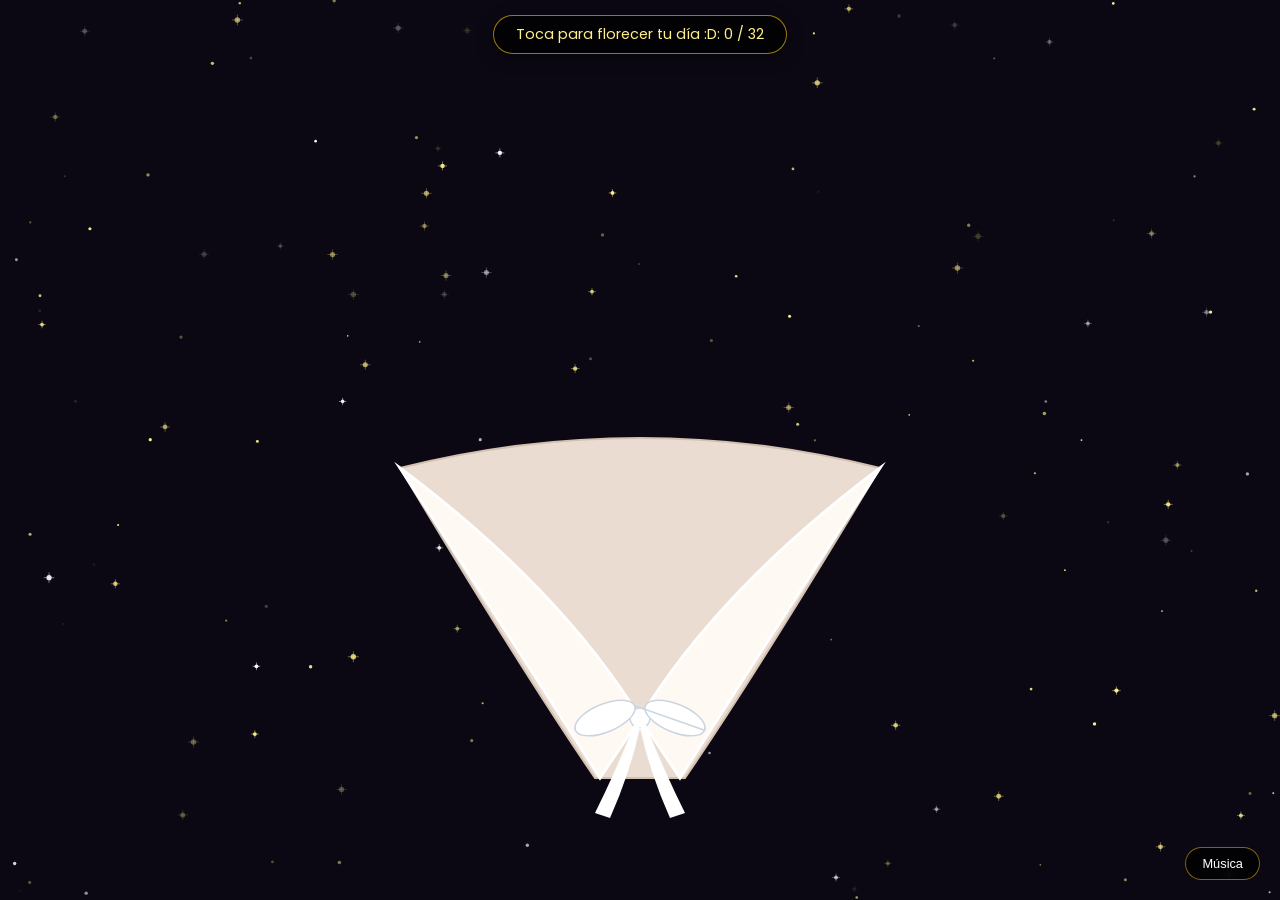
==== commit 58a61449: "add change" ====
--- a/index.html
+++ b/index.html
@@ -288,7 +288,7 @@
 
   <div id="counter-ui">
 
-    Toca para florecer el ramo de girasoles: <span id="flower-count">0</span> / 32
+    Toca para florecer tu día :D: <span id="flower-count">0</span> / 32
 
   </div>
 
